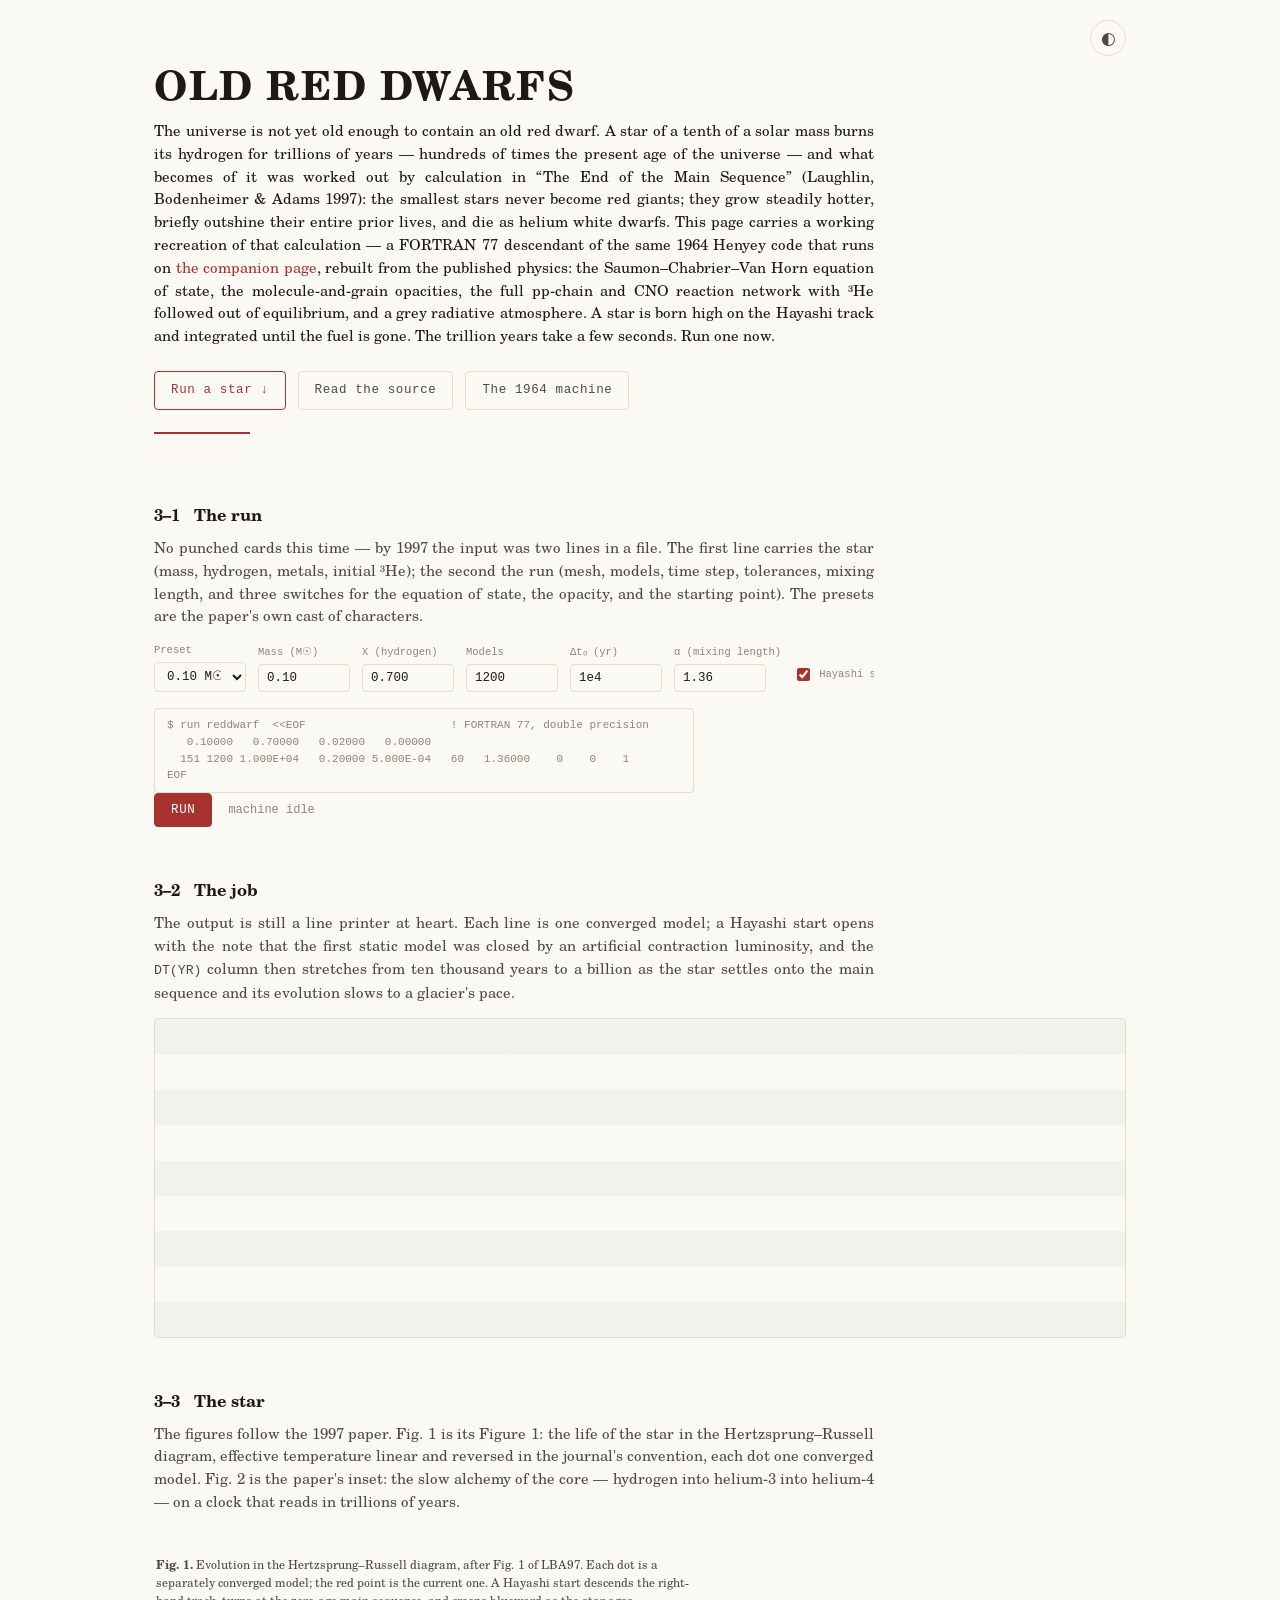
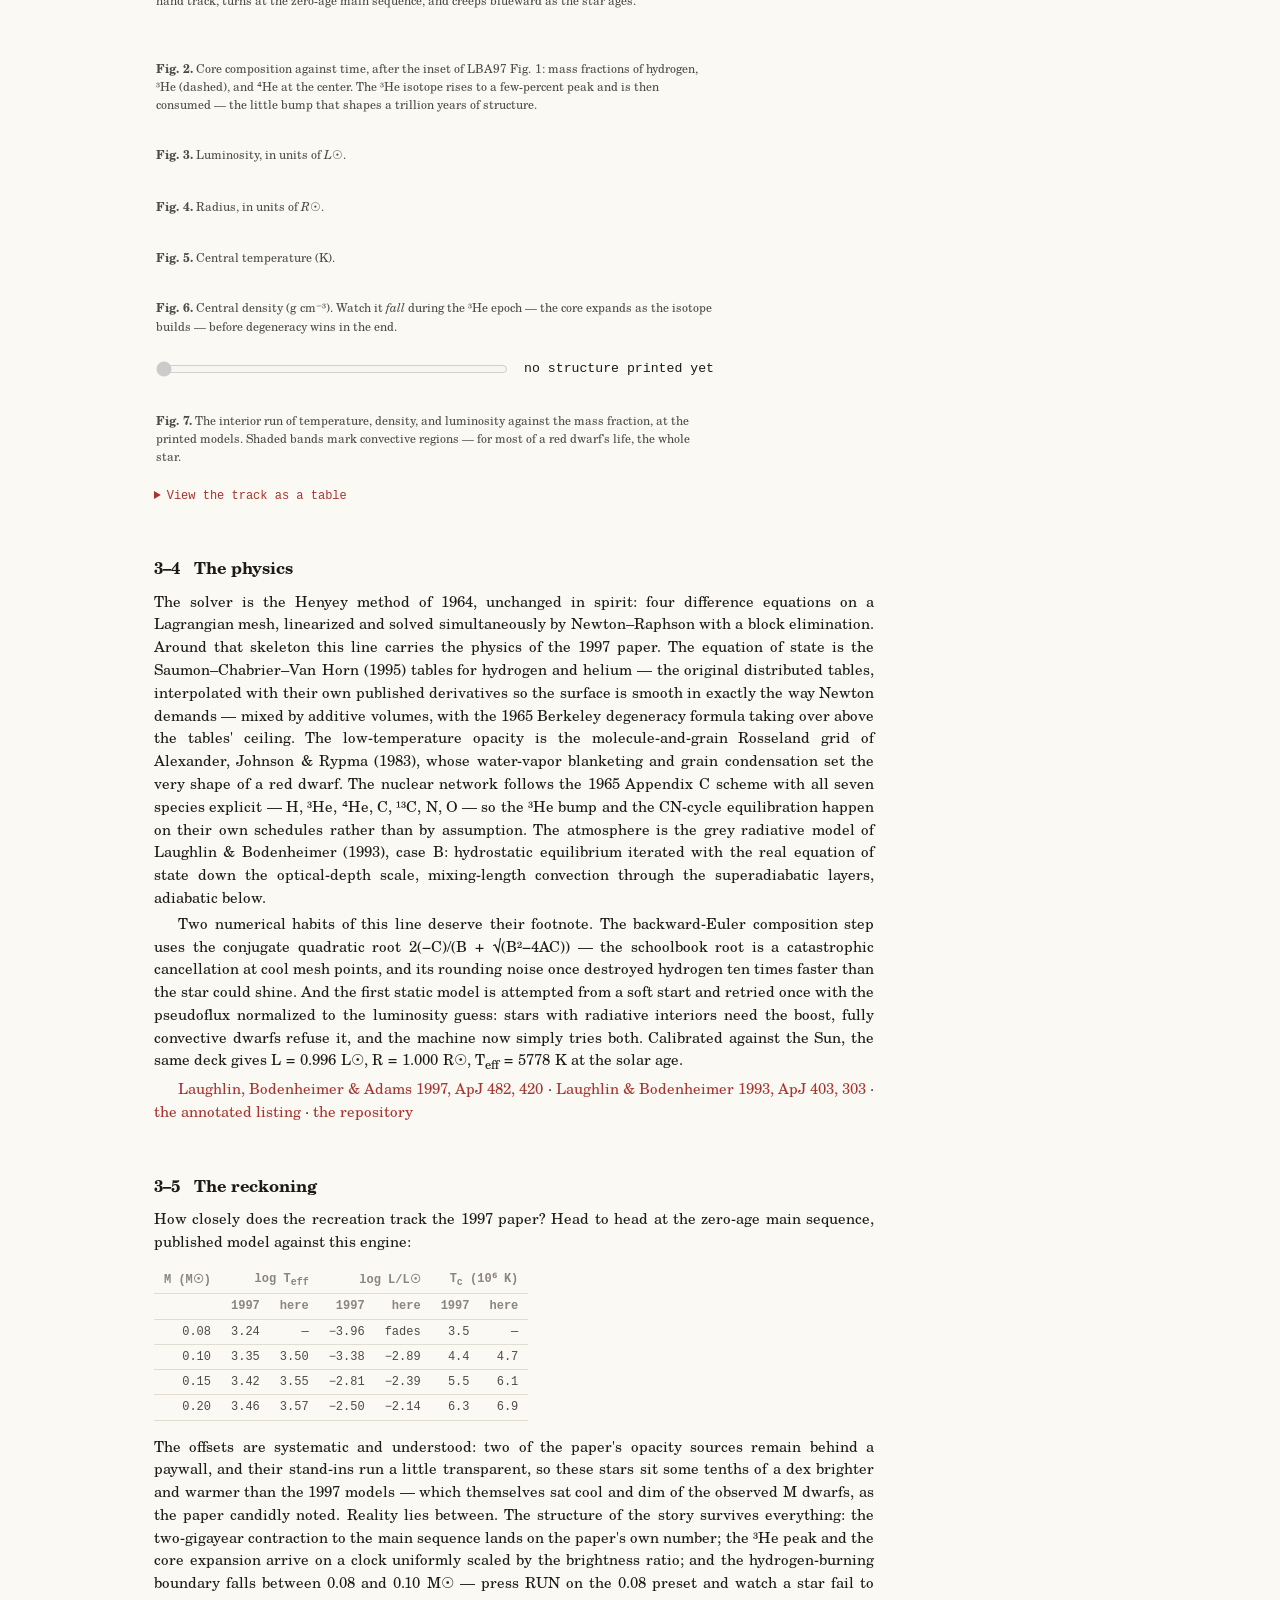
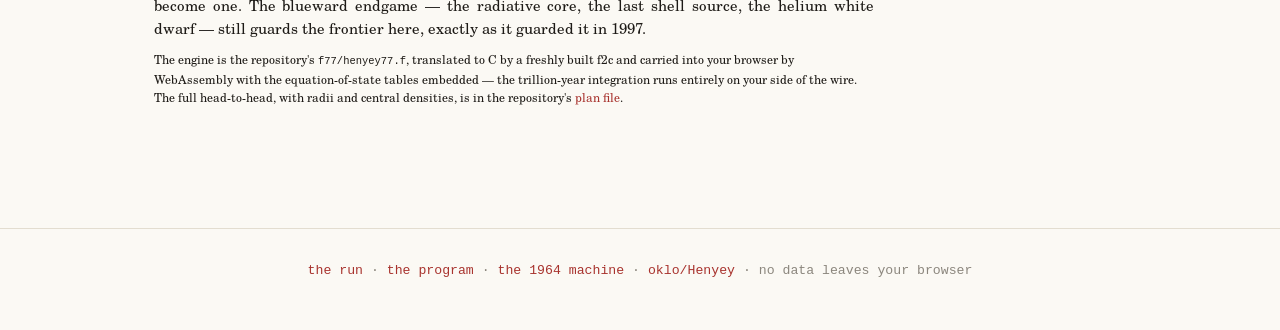
==== docs/reddwarfs.html @ 80923592 "OLD RED DWARFS: a live web app for the 1997 line A companion to the HENYEY page, in the same lecture" ====
<!DOCTYPE html>
<html lang="en">
<head>
<meta charset="utf-8">
<meta name="viewport" content="width=device-width, initial-scale=1">
<title>OLD RED DWARFS — the end of the main sequence, computed now</title>
<meta name="description" content="The Laughlin, Bodenheimer & Adams (1997) red-dwarf evolution code, recreated in FORTRAN 77 and running live in your browser: trillion-year stellar lifetimes in seconds.">
<link rel="preload" href="fonts/texgyreschola-regular.otf" as="font" type="font/otf" crossorigin>
<link rel="preload" href="fonts/texgyreschola-bold.otf" as="font" type="font/otf" crossorigin>
<link rel="stylesheet" href="site.css">
<link rel="icon" href="data:image/svg+xml,<svg xmlns='http://www.w3.org/2000/svg' viewBox='0 0 100 100'><text y='.9em' font-size='90'>✦</text></svg>">
<style>
.controls .checkline { flex-direction: row; align-items: center; gap: 6px; align-self: end; padding-bottom: 8px; }
.controls .checkline input { width: auto; accent-color: var(--red); }
</style>
</head>
<body>
<header class="hero">
  <button id="themeToggle" class="theme-toggle" aria-label="Toggle color scheme">◐</button>
  <h1>OLD RED DWARFS</h1>
  <p class="lede">
    The universe is not yet old enough to contain an old red dwarf. A star of
    a tenth of a solar mass burns its hydrogen for trillions of years — hundreds
    of times the present age of the universe — and what becomes of it was worked
    out by calculation in “The End of the Main Sequence” (Laughlin, Bodenheimer
    &amp; Adams 1997): the smallest stars never become red giants; they grow
    steadily hotter, briefly outshine their entire prior lives, and die as
    helium white dwarfs. This page carries a working recreation of that
    calculation — a FORTRAN&nbsp;77 descendant of the same 1964 Henyey code that
    runs on <a href="index.html">the companion page</a>, rebuilt from the
    published physics: the Saumon–Chabrier–Van&nbsp;Horn equation of state, the
    molecule-and-grain opacities, the full pp-chain and CNO reaction network
    with ³He followed out of equilibrium, and a grey radiative atmosphere.
    A star is born high on the Hayashi track and integrated until the fuel is
    gone. The trillion years take a few seconds. Run one now.
  </p>
  <p class="lede-actions"><a class="btn" href="#job">Run a star ↓</a>
     <a class="btn ghost" href="rdsource.html">Read the source</a>
     <a class="btn ghost" href="index.html">The 1964 machine</a></p>
</header>

<main>
<section id="job" class="section">
  <h2><span class="secno">3–1</span>The run</h2>
  <p>No punched cards this time — by 1997 the input was two lines in a file.
     The first line carries the star (mass, hydrogen, metals, initial ³He);
     the second the run (mesh, models, time step, tolerances, mixing length,
     and three switches for the equation of state, the opacity, and the
     starting point). The presets are the paper's own cast of characters.</p>
  <div class="controls">
    <label>Preset
      <select id="preset">
        <option value="flagship">0.10 M☉ — the flagship</option>
        <option value="browndwarf">0.08 M☉ — fails to ignite</option>
        <option value="m015">0.15 M☉</option>
        <option value="m020">0.20 M☉</option>
        <option value="m030">0.30 M☉ (main sequence)</option>
        <option value="sun">The Sun, for scale</option>
      </select>
    </label>
    <label>Mass (M☉) <input id="f_mass" type="number" step="0.01" min="0.06" max="2.0" value="0.10"></label>
    <label>X (hydrogen) <input id="f_x" type="number" step="0.001" min="0.4" max="0.85" value="0.700"></label>
    <label>Models <input id="f_models" type="number" step="50" min="1" max="3000" value="1200"></label>
    <label>Δt₀ (yr) <input id="f_dtyr" type="number" step="1e4" min="1e3" max="1e9" value="1e4"></label>
    <label>α (mixing length) <input id="f_alfa" type="number" step="0.1" min="0.1" max="3" value="1.36"></label>
    <label class="checkline"><input id="f_ihay" type="checkbox" checked> Hayashi start</label>
  </div>
  <pre id="deckListing" class="deck-listing" aria-label="Input lines as text"></pre>
  <p class="run-row">
    <button id="submitJob" class="btn primary">RUN</button>
    <span id="jobStatus" class="job-status">machine idle</span>
  </p>
</section>

<section class="section">
  <h2><span class="secno">3–2</span>The job</h2>
  <p>The output is still a line printer at heart. Each line is one converged
     model; a Hayashi start opens with the note that the first static model was
     closed by an artificial contraction luminosity, and the
     <span class="mono">DT(YR)</span> column then stretches from ten thousand
     years to a billion as the star settles onto the main sequence and its
     evolution slows to a glacier's pace.</p>
  <div id="printer" class="printer" aria-live="polite"><div class="printer-scroll" id="printerScroll"></div></div>
</section>

<section class="section">
  <h2><span class="secno">3–3</span>The star</h2>
  <p>The figures follow the 1997 paper. Fig.&nbsp;1 is its Figure&nbsp;1: the
     life of the star in the Hertzsprung–Russell diagram, effective temperature
     linear and reversed in the journal's convention, each dot one converged
     model. Fig.&nbsp;2 is the paper's inset: the slow alchemy of the core —
     hydrogen into helium-3 into helium-4 — on a clock that reads in trillions
     of years.</p>
  <div class="chartgrid">
    <figure class="chartcard wide" id="hrChart"><div class="chartbox" id="hrBox"></div><figcaption class="caption"><b>Fig.&nbsp;1.</b> Evolution in the Hertzsprung–Russell diagram, after Fig.&nbsp;1 of LBA97. Each dot is a separately converged model; the red point is the current one. A Hayashi start descends the right-hand track, turns at the zero-age main sequence, and creeps blueward as the star ages.</figcaption></figure>
    <figure class="chartcard wide" id="compChart"><div class="chartbox" id="compBox"></div><figcaption class="caption"><b>Fig.&nbsp;2.</b> Core composition against time, after the inset of LBA97 Fig.&nbsp;1: mass fractions of hydrogen, ³He (dashed), and ⁴He at the center. The ³He isotope rises to a few-percent peak and is then consumed — the little bump that shapes a trillion years of structure.</figcaption></figure>
    <figure class="chartcard" id="lumChart"><div class="chartbox" id="lumBox"></div><figcaption class="caption"><b>Fig.&nbsp;3.</b> Luminosity, in units of <i>L</i>☉.</figcaption></figure>
    <figure class="chartcard" id="radChart"><div class="chartbox" id="radBox"></div><figcaption class="caption"><b>Fig.&nbsp;4.</b> Radius, in units of <i>R</i>☉.</figcaption></figure>
    <figure class="chartcard" id="tcChart"><div class="chartbox" id="tcBox"></div><figcaption class="caption"><b>Fig.&nbsp;5.</b> Central temperature (K).</figcaption></figure>
    <figure class="chartcard" id="rhocChart"><div class="chartbox" id="rhocBox"></div><figcaption class="caption"><b>Fig.&nbsp;6.</b> Central density (g&nbsp;cm⁻³). Watch it <i>fall</i> during the ³He epoch — the core expands as the isotope builds — before degeneracy wins in the end.</figcaption></figure>
  </div>
  <figure class="chartcard wide" id="structCard">
    <p class="scrub-row"><input type="range" id="structScrub" min="0" max="0" value="0" step="1" disabled>
       <span id="structLabel" class="mono">no structure printed yet</span></p>
    <div class="chartgrid three">
      <div class="chartbox" id="stTBox"></div>
      <div class="chartbox" id="stRhoBox"></div>
      <div class="chartbox" id="stLBox"></div>
    </div>
    <figcaption class="caption"><b>Fig.&nbsp;7.</b> The interior run of temperature, density, and luminosity
      against the mass fraction, at the printed models. Shaded bands mark convective regions —
      for most of a red dwarf's life, the whole star.</figcaption>
  </figure>
  <details class="tableview"><summary>View the track as a table</summary><div id="trackTable"></div></details>
</section>

<section class="section prose">
  <h2><span class="secno">3–4</span>The physics</h2>
  <p>The solver is the Henyey method of 1964, unchanged in spirit: four
     difference equations on a Lagrangian mesh, linearized and solved
     simultaneously by Newton–Raphson with a block elimination. Around that
     skeleton this line carries the physics of the 1997 paper. The equation of
     state is the Saumon–Chabrier–Van&nbsp;Horn (1995) tables for hydrogen and
     helium — the original distributed tables, interpolated with their own
     published derivatives so the surface is smooth in exactly the way Newton
     demands — mixed by additive volumes, with the 1965 Berkeley degeneracy
     formula taking over above the tables' ceiling. The low-temperature opacity
     is the molecule-and-grain Rosseland grid of Alexander, Johnson &amp; Rypma
     (1983), whose water-vapor blanketing and grain condensation set the very
     shape of a red dwarf. The nuclear network follows the 1965 Appendix&nbsp;C
     scheme with all seven species explicit — H, ³He, ⁴He, C, ¹³C, N, O — so the
     ³He bump and the CN-cycle equilibration happen on their own schedules
     rather than by assumption. The atmosphere is the grey radiative model of
     Laughlin &amp; Bodenheimer (1993), case&nbsp;B: hydrostatic equilibrium
     iterated with the real equation of state down the optical-depth scale,
     mixing-length convection through the superadiabatic layers, adiabatic
     below.</p>
  <p>Two numerical habits of this line deserve their footnote. The
     backward-Euler composition step uses the conjugate quadratic root
     2(−C)/(B&nbsp;+&nbsp;√(B²−4AC)) — the schoolbook root is a catastrophic
     cancellation at cool mesh points, and its rounding noise once destroyed
     hydrogen ten times faster than the star could shine. And the first static
     model is attempted from a soft start and retried once with the pseudoflux
     normalized to the luminosity guess: stars with radiative interiors need
     the boost, fully convective dwarfs refuse it, and the machine now simply
     tries both. Calibrated against the Sun, the same deck gives
     L&nbsp;=&nbsp;0.996&nbsp;L☉, R&nbsp;=&nbsp;1.000&nbsp;R☉,
     T<sub>eff</sub>&nbsp;=&nbsp;5778&nbsp;K at the solar age.</p>
  <p><a href="https://articles.adsabs.harvard.edu/pdf/1997ApJ...482..420L">Laughlin, Bodenheimer &amp; Adams 1997, ApJ 482, 420</a> ·
     <a href="https://articles.adsabs.harvard.edu/pdf/1993ApJ...403..303L">Laughlin &amp; Bodenheimer 1993, ApJ 403, 303</a> ·
     <a href="rdsource.html">the annotated listing</a> ·
     <a href="https://github.com/oklo/Henyey">the repository</a></p>
</section>

<section class="section prose">
  <h2><span class="secno">3–5</span>The reckoning</h2>
  <p>How closely does the recreation track the 1997 paper? Head to head at the
     zero-age main sequence, published model against this engine:</p>
  <div class="tableview" style="margin-top:4px"><div>
  <table>
    <tr><th>M (M☉)</th><th colspan="2">log T<sub>eff</sub></th><th colspan="2">log L/L☉</th><th colspan="2">T<sub>c</sub> (10⁶ K)</th></tr>
    <tr><th></th><th>1997</th><th>here</th><th>1997</th><th>here</th><th>1997</th><th>here</th></tr>
    <tr><td>0.08</td><td>3.24</td><td>—</td><td>−3.96</td><td>fades</td><td>3.5</td><td>—</td></tr>
    <tr><td>0.10</td><td>3.35</td><td>3.50</td><td>−3.38</td><td>−2.89</td><td>4.4</td><td>4.7</td></tr>
    <tr><td>0.15</td><td>3.42</td><td>3.55</td><td>−2.81</td><td>−2.39</td><td>5.5</td><td>6.1</td></tr>
    <tr><td>0.20</td><td>3.46</td><td>3.57</td><td>−2.50</td><td>−2.14</td><td>6.3</td><td>6.9</td></tr>
  </table>
  </div></div>
  <p style="margin-top:14px">The offsets are systematic and understood: two of the paper's opacity
     sources remain behind a paywall, and their stand-ins run a little
     transparent, so these stars sit some tenths of a dex brighter and warmer
     than the 1997 models — which themselves sat cool and dim of the observed
     M&nbsp;dwarfs, as the paper candidly noted. Reality lies between. The
     structure of the story survives everything: the two-gigayear contraction
     to the main sequence lands on the paper's own number; the ³He peak and
     the core expansion arrive on a clock uniformly scaled by the brightness
     ratio; and the hydrogen-burning boundary falls between 0.08 and
     0.10&nbsp;M☉ — press RUN on the 0.08 preset and watch a star fail to
     become one. The blueward endgame — the radiative core, the last shell
     source, the helium white dwarf — still guards the frontier here, exactly
     as it guarded it in 1997.</p>
  <p class="fineprint">The engine is the repository's <span class="mono">f77/henyey77.f</span>,
     translated to C by a freshly built f2c and carried into your browser by
     WebAssembly with the equation-of-state tables embedded — the trillion-year
     integration runs entirely on your side of the wire. The full head-to-head,
     with radii and central densities, is in the repository's
     <a href="https://github.com/oklo/Henyey/blob/main/f77/PLAN.md">plan file</a>.</p>
</section>
</main>

<footer>
  <p class="mono"><a href="reddwarfs.html">the run</a> · <a href="rdsource.html">the program</a> · <a href="index.html">the 1964 machine</a> · <a href="https://github.com/oklo/Henyey">oklo/Henyey</a> · no data leaves your browser</p>
</footer>

<div id="tooltip" class="tooltip" hidden></div>
<script src="rd.js"></script>
</body>
</html>
---- docs/site.css ----
/* HENYEY site — typography after the 1964 physics-textbook tradition
   (Century Schoolbook, via the free TeX Gyre Schola), figures as
   black-ink line art with red accents; machine text stays monospace. */

@font-face { font-family: "Schola"; src: url("fonts/texgyreschola-regular.otf") format("opentype"); font-weight: 400; font-style: normal; font-display: swap; }
@font-face { font-family: "Schola"; src: url("fonts/texgyreschola-italic.otf") format("opentype"); font-weight: 400; font-style: italic; font-display: swap; }
@font-face { font-family: "Schola"; src: url("fonts/texgyreschola-bold.otf") format("opentype"); font-weight: 700; font-style: normal; font-display: swap; }
@font-face { font-family: "Schola"; src: url("fonts/texgyreschola-bolditalic.otf") format("opentype"); font-weight: 700; font-style: italic; font-display: swap; }

:root {
  color-scheme: light;
  --paper: #fbf9f4;         /* book stock */
  --surface: #fbf9f4;       /* no white panels - everything on the stock */
  --card: #f0e5c9;          /* 5081 manila */
  --cardink: #7d97b8;       /* 5081 light-blue printing */
  --ink: #1d1a16;           /* text and figure ink */
  --ink-2: #4d4a45;
  --ink-3: #8b867d;
  --rule: #e3ddd0;
  --red: #a8332e;           /* the red of the covers, used sparingly */
  --band: rgba(160, 140, 96, 0.16);   /* convective shading */
  --greenbar: rgba(70, 110, 90, 0.05);
  --measure: 720px;          /* shared right edge: paragraphs, controls, printer */
  --mono: ui-monospace, "SF Mono", Menlo, Consolas, monospace;
  --serif: "Schola", Georgia, "Times New Roman", serif;
}
:root[data-theme="dark"] {
  color-scheme: dark;
  --paper: #191713; --surface: #191713; --card: #2c2820; --cardink: #6d84a3;
  --ink: #eae5da; --ink-2: #b5afa3; --ink-3: #7e786d; --rule: #322e26;
  --red: #d0605c; --band: rgba(190, 170, 120, 0.14);
  --greenbar: rgba(120, 160, 140, 0.05);
}
@media (prefers-color-scheme: dark) {
  :root:not([data-theme="light"]) {
    color-scheme: dark;
    --paper: #191713; --surface: #191713; --card: #2c2820; --cardink: #6d84a3;
    --ink: #eae5da; --ink-2: #b5afa3; --ink-3: #7e786d; --rule: #322e26;
    --red: #d0605c; --band: rgba(190, 170, 120, 0.14);
    --greenbar: rgba(120, 160, 140, 0.05);
  }
}
* { box-sizing: border-box; }
html { scroll-behavior: smooth; }
body {
  margin: 0; background: var(--paper); color: var(--ink);
  font-family: var(--serif); line-height: 1.52; font-size: 15px;
}
a { color: var(--red); text-decoration: none; }
a:hover { text-decoration: underline; }
.mono { font-family: var(--mono); font-size: 0.88em; }

/* ---- title page ---- */
.hero { max-width: 1020px; margin: 0 auto; padding: 64px 24px 18px; position: relative; }
.theme-toggle {
  position: absolute; top: 20px; right: 24px; background: none; border: 1px solid var(--rule);
  color: var(--ink-2); border-radius: 50%; width: 36px; height: 36px; font-size: 17px; cursor: pointer;
}
.overline { font-family: var(--mono); font-size: 10.5px; letter-spacing: 0.14em; color: var(--ink-3); margin: 0 0 10px; }
h1 { font-family: var(--serif); font-weight: 700; font-size: clamp(26px, 4vw, 40px);
     letter-spacing: 0.04em; margin: 0; line-height: 1; }
.tagline { font-size: clamp(14.5px, 1.9vw, 16px); color: var(--ink-2); margin: 12px 0 2px; }
.volume { font-style: italic; color: var(--ink-2); margin: 0 0 18px; font-size: 13.5px; }
.hero::after { content: ""; display: block; height: 2px; background: var(--red); width: 96px; margin-top: 22px; }
.lede { max-width: var(--measure); text-align: justify; hyphens: auto; }
.lede-actions { margin-top: 24px; display: flex; gap: 12px; flex-wrap: wrap; }
.btn {
  display: inline-block; font-family: var(--mono); font-size: 12.5px; letter-spacing: 0.05em;
  padding: 9px 16px; border: 1px solid var(--red); border-radius: 4px; color: var(--red); cursor: pointer;
  background: none;
}
.btn.primary { background: var(--red); color: #fff; }
.btn.ghost { border-color: var(--rule); color: var(--ink-2); }
.btn:hover { text-decoration: none; filter: brightness(1.06); }

/* ---- chapters ---- */
main { max-width: 1020px; margin: 0 auto; padding: 0 24px 72px; }
.section { margin: 50px 0; }
.section h2 { font-size: 16.5px; margin-bottom: 9px; font-weight: 700; }
.secno { color: var(--ink); margin-right: 14px; }
.section > p, .prose p { max-width: var(--measure); text-align: justify; hyphens: auto; margin: 0 0 0.2em; }
.prose p + p { text-indent: 1.6em; margin-top: 0.2em; }
.section > p { color: var(--ink-2); }
.prose p { color: var(--ink); }
.fineprint { font-size: 11.9px; color: var(--ink-3); text-align: left !important; text-indent: 0 !important; margin-top: 0.9em !important; }

/* ---- deck ---- */
.controls { display: flex; flex-wrap: nowrap; gap: 10px 12px; margin: 16px 0 12px; align-items: end; overflow-x: auto; padding-bottom: 4px; max-width: var(--measure); justify-content: space-between; }
.controls label { display: flex; flex-direction: column; font-size: 10.5px; color: var(--ink-3); gap: 3px; font-family: var(--mono); white-space: nowrap; flex: none; }
.controls input, .controls select {
  font-family: var(--mono); font-size: 12.5px; padding: 6px 8px; width: 92px;
  border: 1px solid var(--rule); border-radius: 4px; background: var(--surface); color: var(--ink);
}
#cards { display: grid; gap: 10px; margin: 14px 0; }
.punchcard { width: 100%; max-width: 540px; height: auto; display: block; filter: drop-shadow(0 2px 3px rgba(0,0,0,0.22)); }
.deck-listing {
  max-width: 540px;
  font-family: var(--mono); font-size: 11px; color: var(--ink-3); background: var(--surface);
  border: 1px solid var(--rule); border-radius: 4px; padding: 8px 12px; overflow-x: auto; margin: 4px 0 0;
}
.run-row { display: flex; align-items: center; gap: 16px; margin-top: 16px; }
.job-status { font-family: var(--mono); font-size: 12px; color: var(--ink-3); }

/* ---- printer ---- */
.printer {
  background: var(--surface); border: 1px solid var(--rule); border-radius: 4px;
  height: 320px; overflow: hidden; position: relative; margin-top: 14px;
}
.printer-scroll {
  position: absolute; inset: 0; overflow: auto; padding: 10px 14px;
  font-family: var(--mono); font-size: 11.2px; line-height: 1.5; white-space: pre; color: var(--ink-2);
  background-image: repeating-linear-gradient(to bottom, var(--greenbar) 0 35.4px, transparent 35.4px 70.8px);
}
.printer-scroll .hl { color: var(--ink); font-weight: 600; }

/* ---- figures ---- */
.chartgrid { display: grid; grid-template-columns: 1fr; gap: 20px; margin-top: 18px; }
.chartgrid.three { grid-template-columns: 1fr; gap: 4px; }
.chartcard { background: none; border: none; padding: 0 0 4px; margin: 0; max-width: 560px; }
.chartcard.wide { margin-top: 18px; }
.caption { font-size: 11.9px; color: var(--ink-2); margin: 6px 2px 2px; text-align: left; }
.caption b { font-weight: 700; }
.chartbox { width: 100%; }
.chartbox svg { display: block; width: 100%; height: auto; }
.scrub-row { display: flex; gap: 14px; align-items: center; margin: 4px 0 8px; }
.scrub-row input[type=range] { flex: 1; accent-color: var(--red); }
.tableview { margin-top: 16px; font-size: 13px; }
.tableview summary { cursor: pointer; color: var(--red); font-family: var(--mono); font-size: 12px; }
.tableview > div, #trackTable { overflow-x: auto; }
.tableview table { border-collapse: collapse; margin-top: 10px; font-family: var(--mono); font-size: 12px; }
.tableview th, .tableview td { padding: 3px 10px; border-bottom: 1px solid var(--rule); text-align: right; color: var(--ink-2); }
.tableview th { color: var(--ink-3); font-weight: 600; }

.tooltip {
  position: fixed; pointer-events: none; z-index: 10; background: var(--ink); color: var(--paper);
  font-family: var(--mono); font-size: 11.5px; padding: 6px 9px; border-radius: 4px; line-height: 1.45;
  max-width: 260px; box-shadow: 0 2px 8px rgba(0,0,0,0.25);
}
footer { border-top: 1px solid var(--rule); padding: 18px 24px 36px; text-align: center; }
footer p { color: var(--ink-3); font-size: 11.5px; font-family: var(--mono); }
@media (max-width: 700px) {
  .controls input { width: 84px; }
  .printer { height: 260px; }
  .printer-scroll { font-size: 9.6px; }
  .flowfig { overflow-x: auto; }
  .flowfig svg { min-width: 620px; }
}

/* ---- the program, annotated (source.html) ---- */
.src-layout { display: grid; grid-template-columns: minmax(0, 1fr) 300px; gap: 26px; align-items: start; }
.codepane {
  font-family: var(--mono); font-size: 11.3px; line-height: 1.62;
  background: var(--surface); border: 1px solid var(--rule); border-radius: 4px;
  padding: 8px 0 14px; overflow-x: auto; position: relative;
}
.codeline { display: flex; white-space: pre; scroll-margin-top: 80px; }
.codeline .ln { width: 50px; text-align: right; padding-right: 12px; color: var(--ink-3);
  user-select: none; flex: none; font-size: 9.5px; line-height: inherit; padding-top: 1px; }
.codeline .txt { flex: 1; min-width: 0; }
.codeline.cmt .txt { color: var(--ink-3); }
.codeline .lblf { color: var(--red); }
.codeline .kw { font-weight: 700; }
.codeline.noted .ln { color: var(--red); }
.codeline.hl { background: rgba(168, 51, 46, 0.10); }
.notespane { position: relative; font-family: var(--serif); }
.mnote { position: absolute; width: 100%; font-size: 12.2px; line-height: 1.42; color: var(--ink-2);
  padding-left: 12px; border-left: 2px solid var(--rule); cursor: pointer; }
.mnote b { color: var(--ink); }
.mnote:hover, .mnote.hl { border-left-color: var(--red); }
.mnote .eq { font-style: italic; }
.flowcard { max-width: var(--measure); }
.flowfig { background: none; border: none; padding: 8px 0 2px; }
.flowfig svg { display: block; width: 100%; height: auto; }
.flowfig text { font-family: var(--mono); font-size: 10.5px; fill: var(--ink); }
.flowfig .box { fill: none; stroke: var(--ink); stroke-width: 1.4; }
.flowfig .dec { fill: none; stroke: var(--ink); stroke-width: 1.4; }
.flowfig .arr { stroke: var(--ink); stroke-width: 1.2; fill: none; marker-end: url(#ah); }
.flowfig .yn { font-size: 9.5px; fill: var(--ink-2); }
.flowfig a .box:hover, .flowfig a .dec:hover { stroke: var(--red); stroke-width: 2; }
.flowfig a { cursor: pointer; }
.pagenav { font-family: var(--mono); font-size: 11.5px; margin-top: 8px; }
.pagenav a { margin-right: 14px; }
@media (max-width: 960px) {
  .src-layout { grid-template-columns: 1fr; }
  .notespane { display: none; }
  .mnote.inline { position: static; display: block; margin: 6px 8px 6px 50px;
    font-family: var(--serif); white-space: normal; }
}
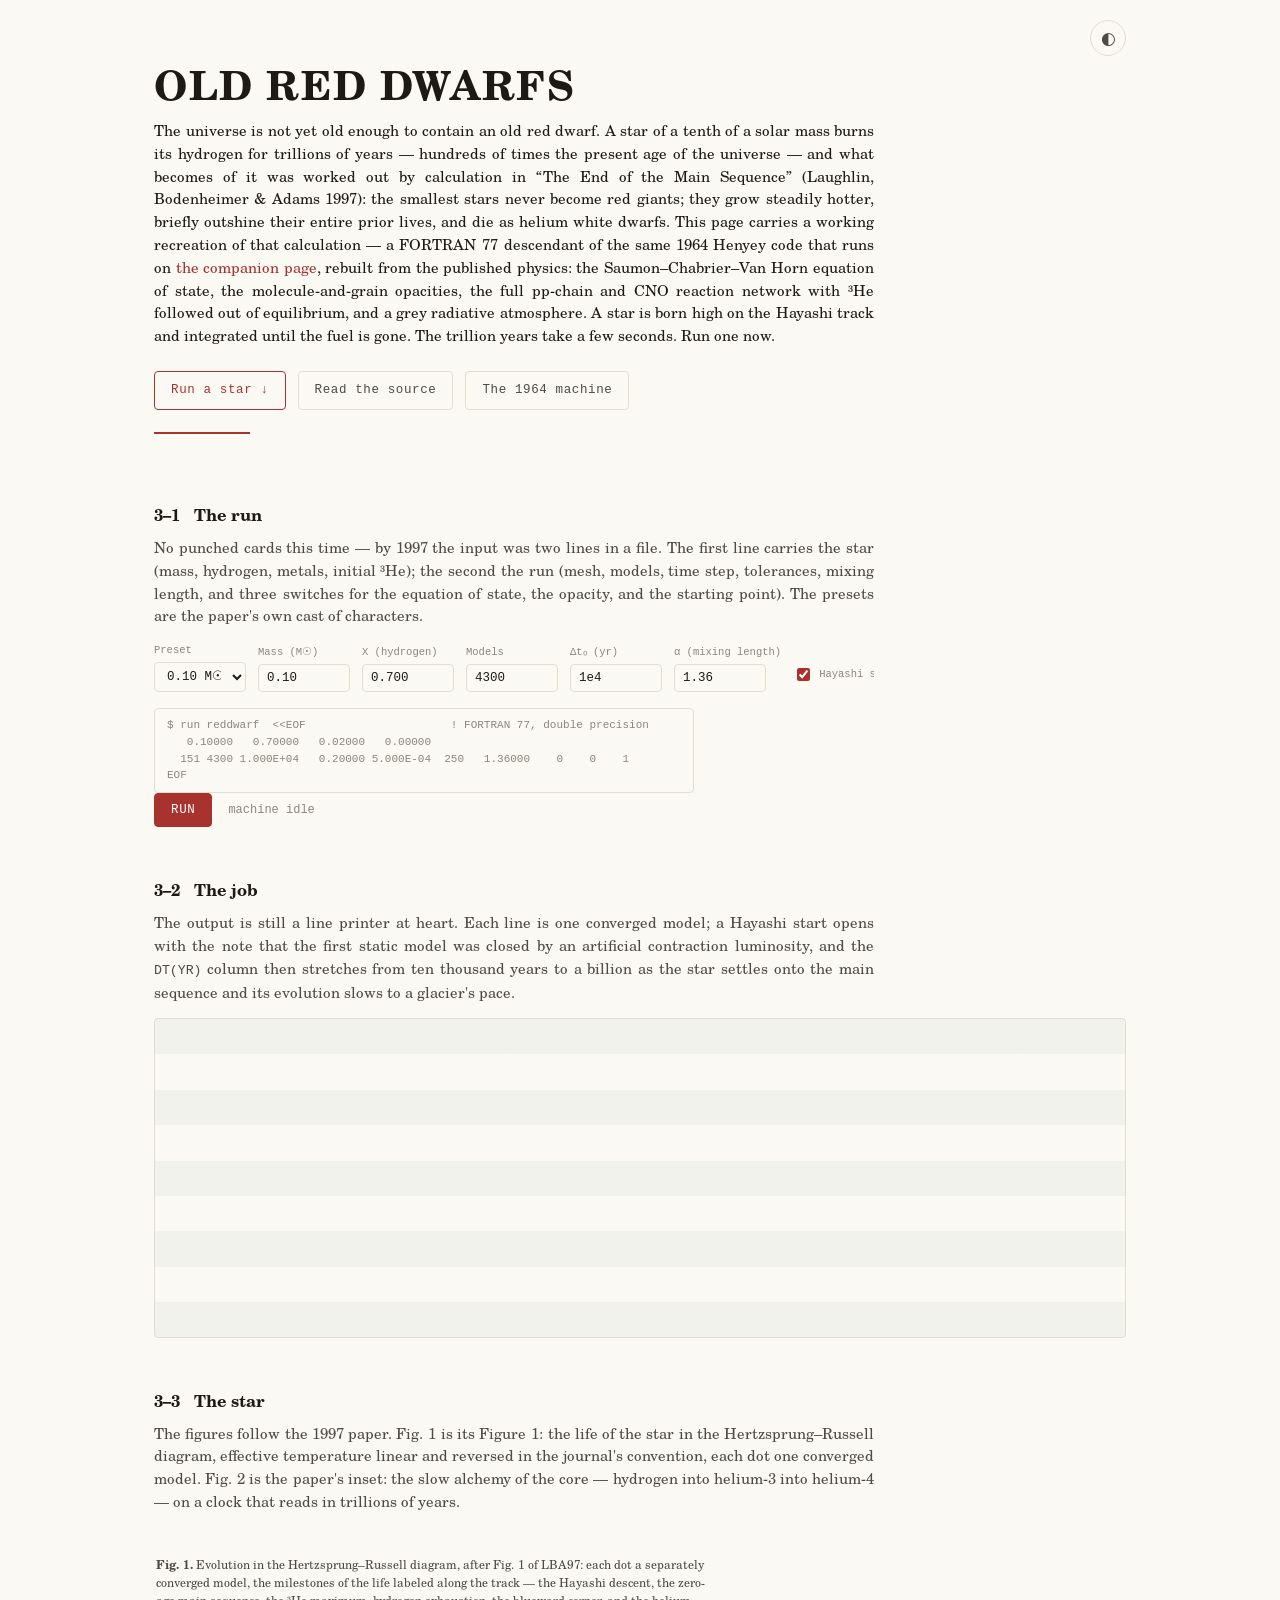
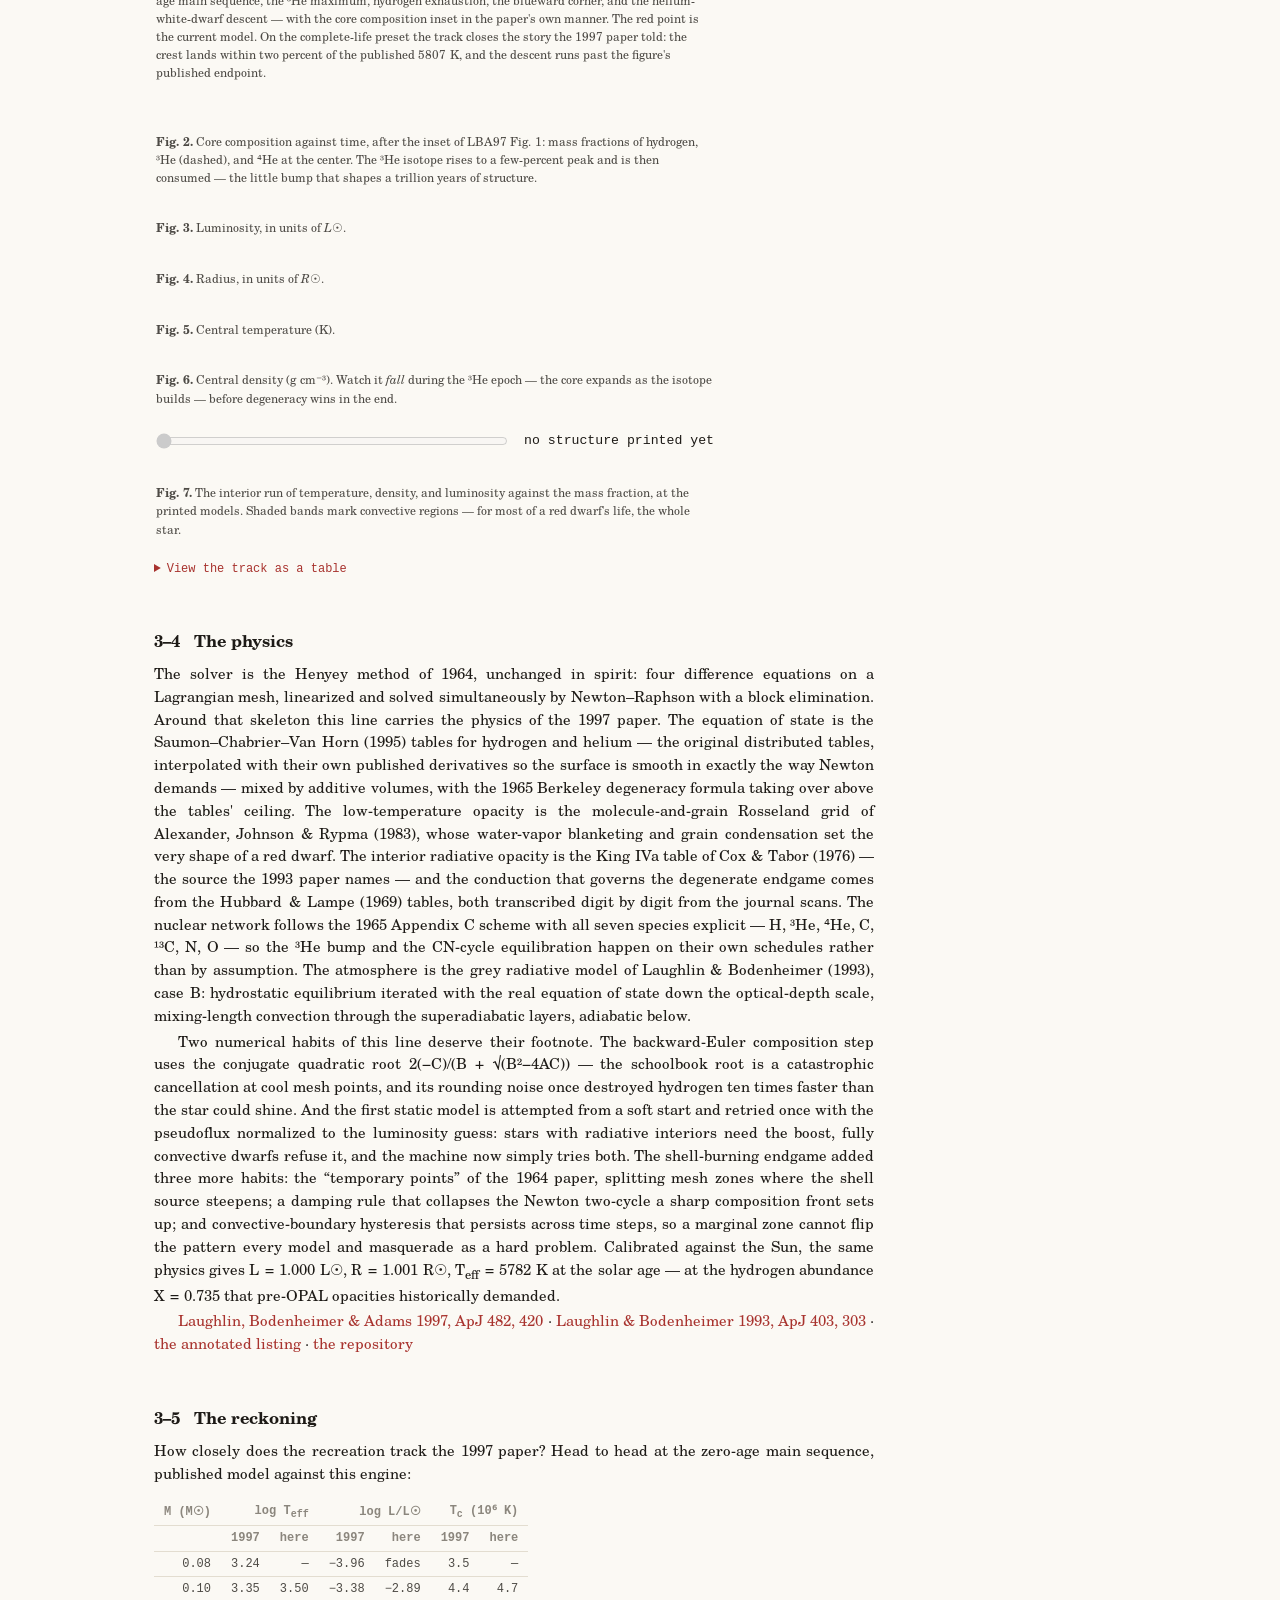
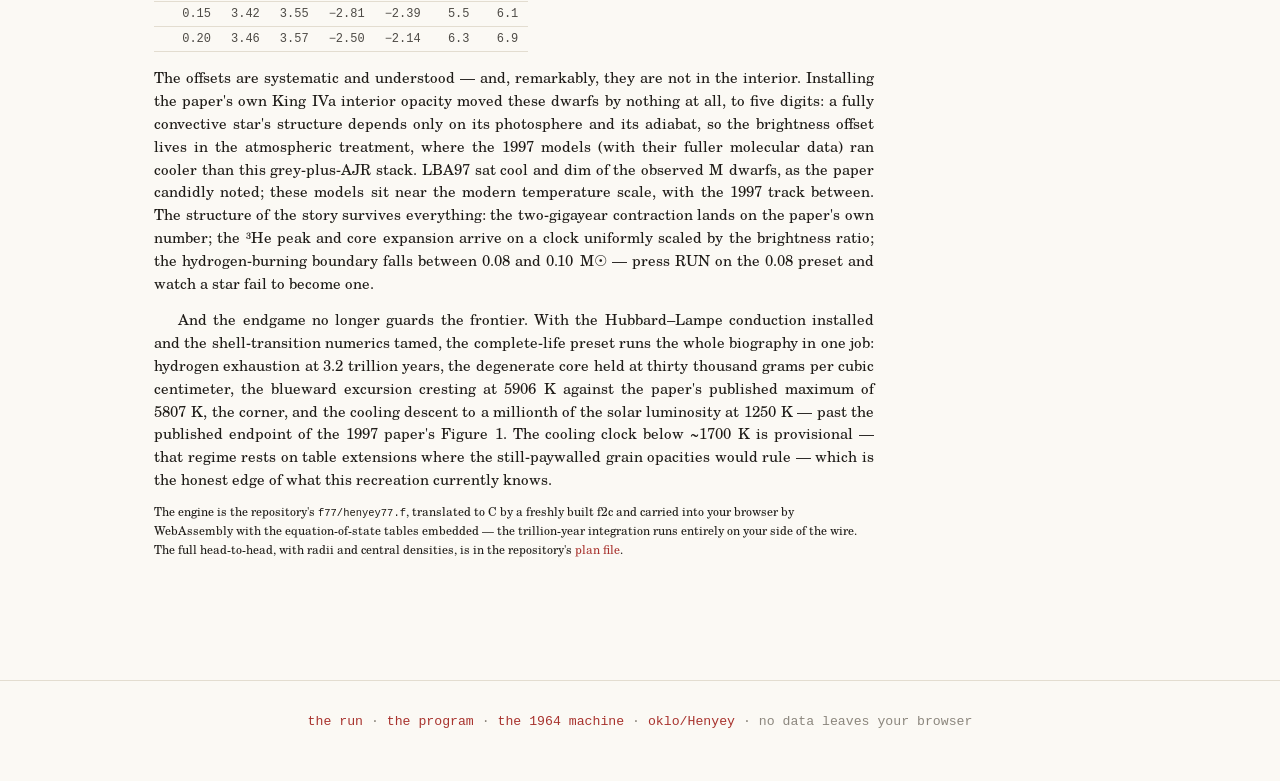
==== commit a11d8f46: "OLD RED DWARFS: the complete-life preset, HR milestones, and the polished solar fit The web app catc" ====
--- a/docs/reddwarfs.html
+++ b/docs/reddwarfs.html
@@ -50,7 +50,8 @@
   <div class="controls">
     <label>Preset
       <select id="preset">
-        <option value="flagship">0.10 M☉ — the flagship</option>
+        <option value="complete">0.10 M☉ — the complete life</option>
+        <option value="flagship">0.10 M☉ — to the ³He peak</option>
         <option value="browndwarf">0.08 M☉ — fails to ignite</option>
         <option value="m015">0.15 M☉</option>
         <option value="m020">0.20 M☉</option>
@@ -60,7 +61,7 @@
     </label>
     <label>Mass (M☉) <input id="f_mass" type="number" step="0.01" min="0.06" max="2.0" value="0.10"></label>
     <label>X (hydrogen) <input id="f_x" type="number" step="0.001" min="0.4" max="0.85" value="0.700"></label>
-    <label>Models <input id="f_models" type="number" step="50" min="1" max="3000" value="1200"></label>
+    <label>Models <input id="f_models" type="number" step="50" min="1" max="6000" value="4300"></label>
     <label>Δt₀ (yr) <input id="f_dtyr" type="number" step="1e4" min="1e3" max="1e9" value="1e4"></label>
     <label>α (mixing length) <input id="f_alfa" type="number" step="0.1" min="0.1" max="3" value="1.36"></label>
     <label class="checkline"><input id="f_ihay" type="checkbox" checked> Hayashi start</label>
@@ -92,7 +93,7 @@
      hydrogen into helium-3 into helium-4 — on a clock that reads in trillions
      of years.</p>
   <div class="chartgrid">
-    <figure class="chartcard wide" id="hrChart"><div class="chartbox" id="hrBox"></div><figcaption class="caption"><b>Fig.&nbsp;1.</b> Evolution in the Hertzsprung–Russell diagram, after Fig.&nbsp;1 of LBA97. Each dot is a separately converged model; the red point is the current one. A Hayashi start descends the right-hand track, turns at the zero-age main sequence, and creeps blueward as the star ages.</figcaption></figure>
+    <figure class="chartcard wide" id="hrChart"><div class="chartbox" id="hrBox"></div><figcaption class="caption"><b>Fig.&nbsp;1.</b> Evolution in the Hertzsprung–Russell diagram, after Fig.&nbsp;1 of LBA97: each dot a separately converged model, the milestones of the life labeled along the track — the Hayashi descent, the zero-age main sequence, the ³He maximum, hydrogen exhaustion, the blueward corner, and the helium-white-dwarf descent — with the core composition inset in the paper's own manner. The red point is the current model. On the complete-life preset the track closes the story the 1997 paper told: the crest lands within two percent of the published 5807&nbsp;K, and the descent runs past the figure's published endpoint.</figcaption></figure>
     <figure class="chartcard wide" id="compChart"><div class="chartbox" id="compBox"></div><figcaption class="caption"><b>Fig.&nbsp;2.</b> Core composition against time, after the inset of LBA97 Fig.&nbsp;1: mass fractions of hydrogen, ³He (dashed), and ⁴He at the center. The ³He isotope rises to a few-percent peak and is then consumed — the little bump that shapes a trillion years of structure.</figcaption></figure>
     <figure class="chartcard" id="lumChart"><div class="chartbox" id="lumBox"></div><figcaption class="caption"><b>Fig.&nbsp;3.</b> Luminosity, in units of <i>L</i>☉.</figcaption></figure>
     <figure class="chartcard" id="radChart"><div class="chartbox" id="radBox"></div><figcaption class="caption"><b>Fig.&nbsp;4.</b> Radius, in units of <i>R</i>☉.</figcaption></figure>
@@ -127,7 +128,11 @@
      formula taking over above the tables' ceiling. The low-temperature opacity
      is the molecule-and-grain Rosseland grid of Alexander, Johnson &amp; Rypma
      (1983), whose water-vapor blanketing and grain condensation set the very
-     shape of a red dwarf. The nuclear network follows the 1965 Appendix&nbsp;C
+     shape of a red dwarf. The interior radiative opacity is the King&nbsp;IVa
+     table of Cox&nbsp;&amp;&nbsp;Tabor (1976) — the source the 1993 paper names —
+     and the conduction that governs the degenerate endgame comes from the
+     Hubbard&nbsp;&amp;&nbsp;Lampe (1969) tables, both transcribed digit by digit
+     from the journal scans. The nuclear network follows the 1965 Appendix&nbsp;C
      scheme with all seven species explicit — H, ³He, ⁴He, C, ¹³C, N, O — so the
      ³He bump and the CN-cycle equilibration happen on their own schedules
      rather than by assumption. The atmosphere is the grey radiative model of
@@ -143,9 +148,17 @@
      model is attempted from a soft start and retried once with the pseudoflux
      normalized to the luminosity guess: stars with radiative interiors need
      the boost, fully convective dwarfs refuse it, and the machine now simply
-     tries both. Calibrated against the Sun, the same deck gives
-     L&nbsp;=&nbsp;0.996&nbsp;L☉, R&nbsp;=&nbsp;1.000&nbsp;R☉,
-     T<sub>eff</sub>&nbsp;=&nbsp;5778&nbsp;K at the solar age.</p>
+     tries both. The shell-burning endgame added three more habits: the
+     “temporary points” of the 1964 paper, splitting mesh zones where the
+     shell source steepens; a damping rule that collapses the Newton
+     two-cycle a sharp composition front sets up; and convective-boundary
+     hysteresis that persists across time steps, so a marginal zone cannot
+     flip the pattern every model and masquerade as a hard problem.
+     Calibrated against the Sun, the same physics gives
+     L&nbsp;=&nbsp;1.000&nbsp;L☉, R&nbsp;=&nbsp;1.001&nbsp;R☉,
+     T<sub>eff</sub>&nbsp;=&nbsp;5782&nbsp;K at the solar age — at the
+     hydrogen abundance X&nbsp;=&nbsp;0.735 that pre-OPAL opacities
+     historically demanded.</p>
   <p><a href="https://articles.adsabs.harvard.edu/pdf/1997ApJ...482..420L">Laughlin, Bodenheimer &amp; Adams 1997, ApJ 482, 420</a> ·
      <a href="https://articles.adsabs.harvard.edu/pdf/1993ApJ...403..303L">Laughlin &amp; Bodenheimer 1993, ApJ 403, 303</a> ·
      <a href="rdsource.html">the annotated listing</a> ·
@@ -166,19 +179,32 @@
     <tr><td>0.20</td><td>3.46</td><td>3.57</td><td>−2.50</td><td>−2.14</td><td>6.3</td><td>6.9</td></tr>
   </table>
   </div></div>
-  <p style="margin-top:14px">The offsets are systematic and understood: two of the paper's opacity
-     sources remain behind a paywall, and their stand-ins run a little
-     transparent, so these stars sit some tenths of a dex brighter and warmer
-     than the 1997 models — which themselves sat cool and dim of the observed
-     M&nbsp;dwarfs, as the paper candidly noted. Reality lies between. The
-     structure of the story survives everything: the two-gigayear contraction
-     to the main sequence lands on the paper's own number; the ³He peak and
-     the core expansion arrive on a clock uniformly scaled by the brightness
-     ratio; and the hydrogen-burning boundary falls between 0.08 and
-     0.10&nbsp;M☉ — press RUN on the 0.08 preset and watch a star fail to
-     become one. The blueward endgame — the radiative core, the last shell
-     source, the helium white dwarf — still guards the frontier here, exactly
-     as it guarded it in 1997.</p>
+  <p style="margin-top:14px">The offsets are systematic and understood — and, remarkably, they are
+     not in the interior. Installing the paper's own King&nbsp;IVa interior
+     opacity moved these dwarfs by nothing at all, to five digits: a fully
+     convective star's structure depends only on its photosphere and its
+     adiabat, so the brightness offset lives in the atmospheric treatment,
+     where the 1997 models (with their fuller molecular data) ran cooler
+     than this grey-plus-AJR stack. LBA97 sat cool and dim of the observed
+     M&nbsp;dwarfs, as the paper candidly noted; these models sit near the
+     modern temperature scale, with the 1997 track between. The structure of
+     the story survives everything: the two-gigayear contraction lands on
+     the paper's own number; the ³He peak and core expansion arrive on a
+     clock uniformly scaled by the brightness ratio; the hydrogen-burning
+     boundary falls between 0.08 and 0.10&nbsp;M☉ — press RUN on the 0.08
+     preset and watch a star fail to become one.</p>
+  <p style="margin-top:14px">And the endgame no longer guards the frontier. With the
+     Hubbard–Lampe conduction installed and the shell-transition numerics
+     tamed, the complete-life preset runs the whole biography in one job:
+     hydrogen exhaustion at 3.2 trillion years, the degenerate core held at
+     thirty thousand grams per cubic centimeter, the blueward excursion
+     cresting at 5906&nbsp;K against the paper's published maximum of
+     5807&nbsp;K, the corner, and the cooling descent to a millionth of the
+     solar luminosity at 1250&nbsp;K — past the published endpoint of the
+     1997 paper's Figure&nbsp;1. The cooling clock below ~1700&nbsp;K is
+     provisional — that regime rests on table extensions where the
+     still-paywalled grain opacities would rule — which is the honest edge
+     of what this recreation currently knows.</p>
   <p class="fineprint">The engine is the repository's <span class="mono">f77/henyey77.f</span>,
      translated to C by a freshly built f2c and carried into your browser by
      WebAssembly with the equation-of-state tables embedded — the trillion-year
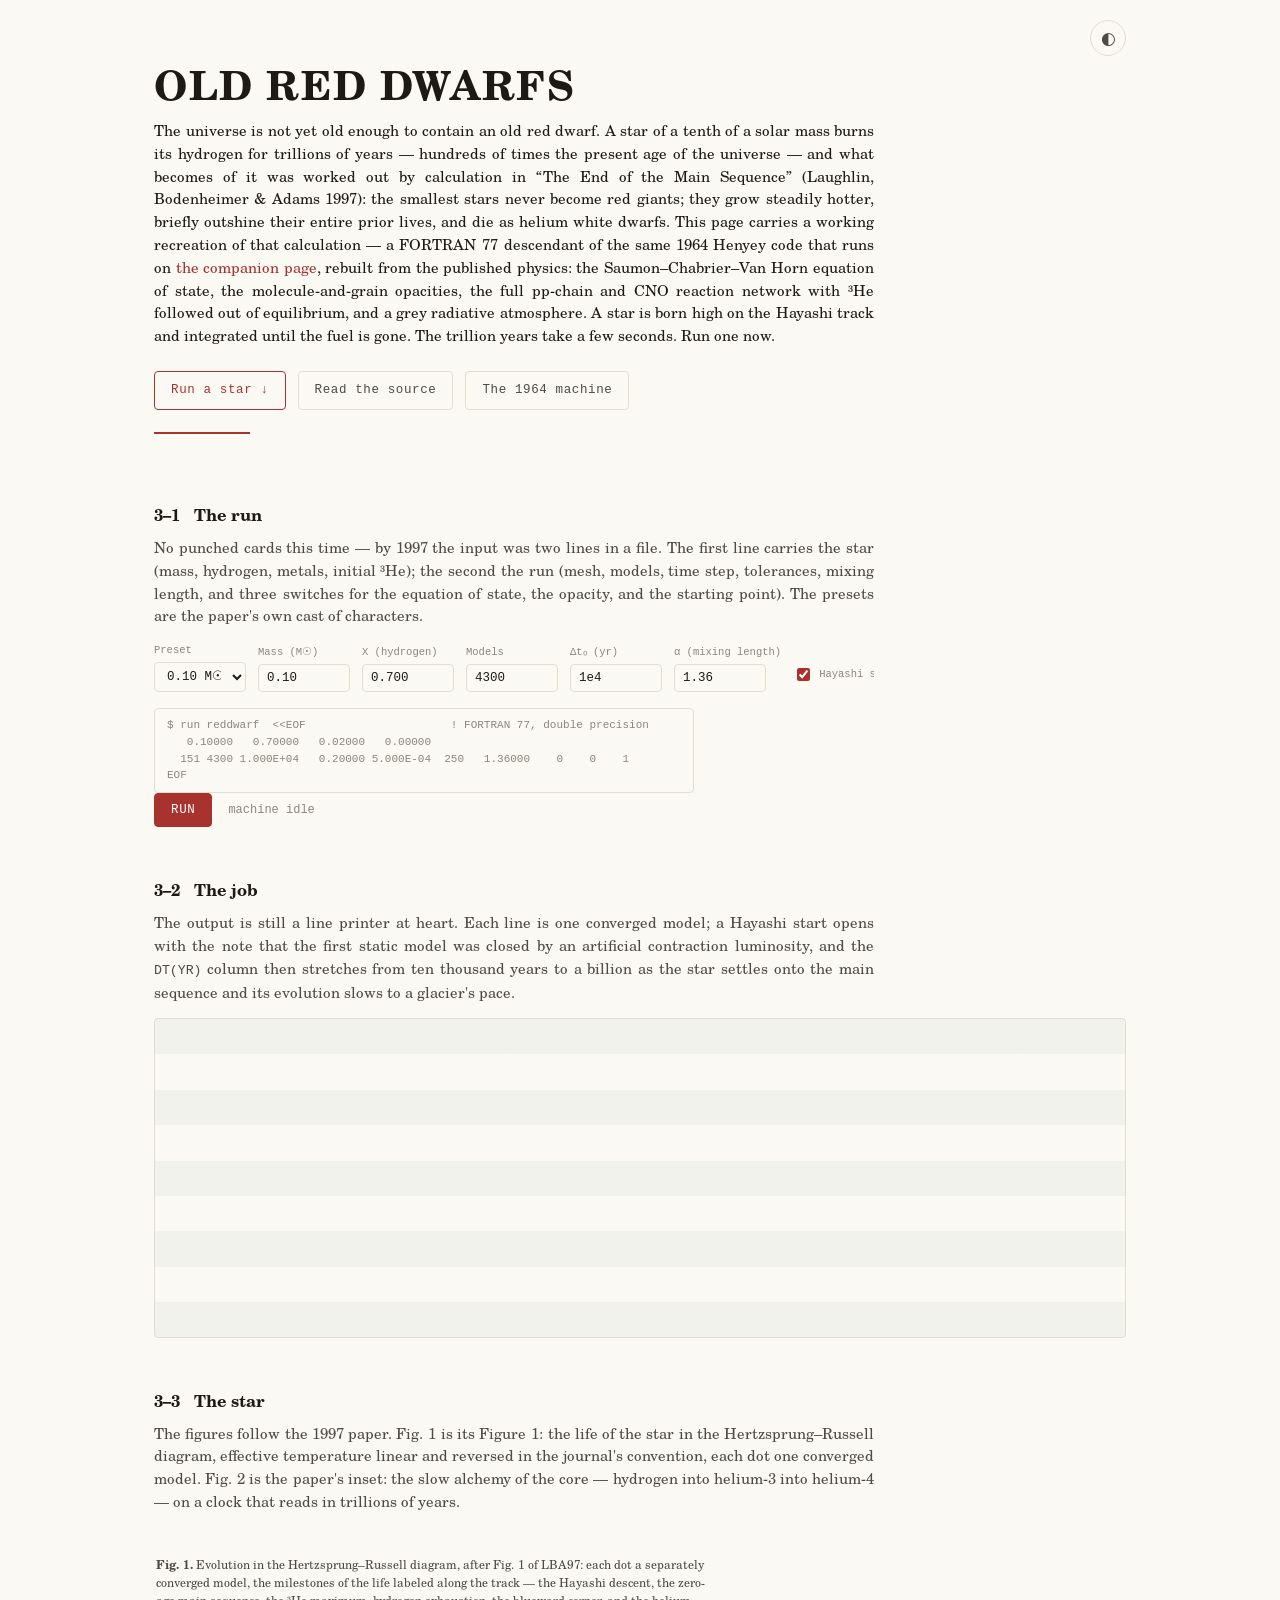
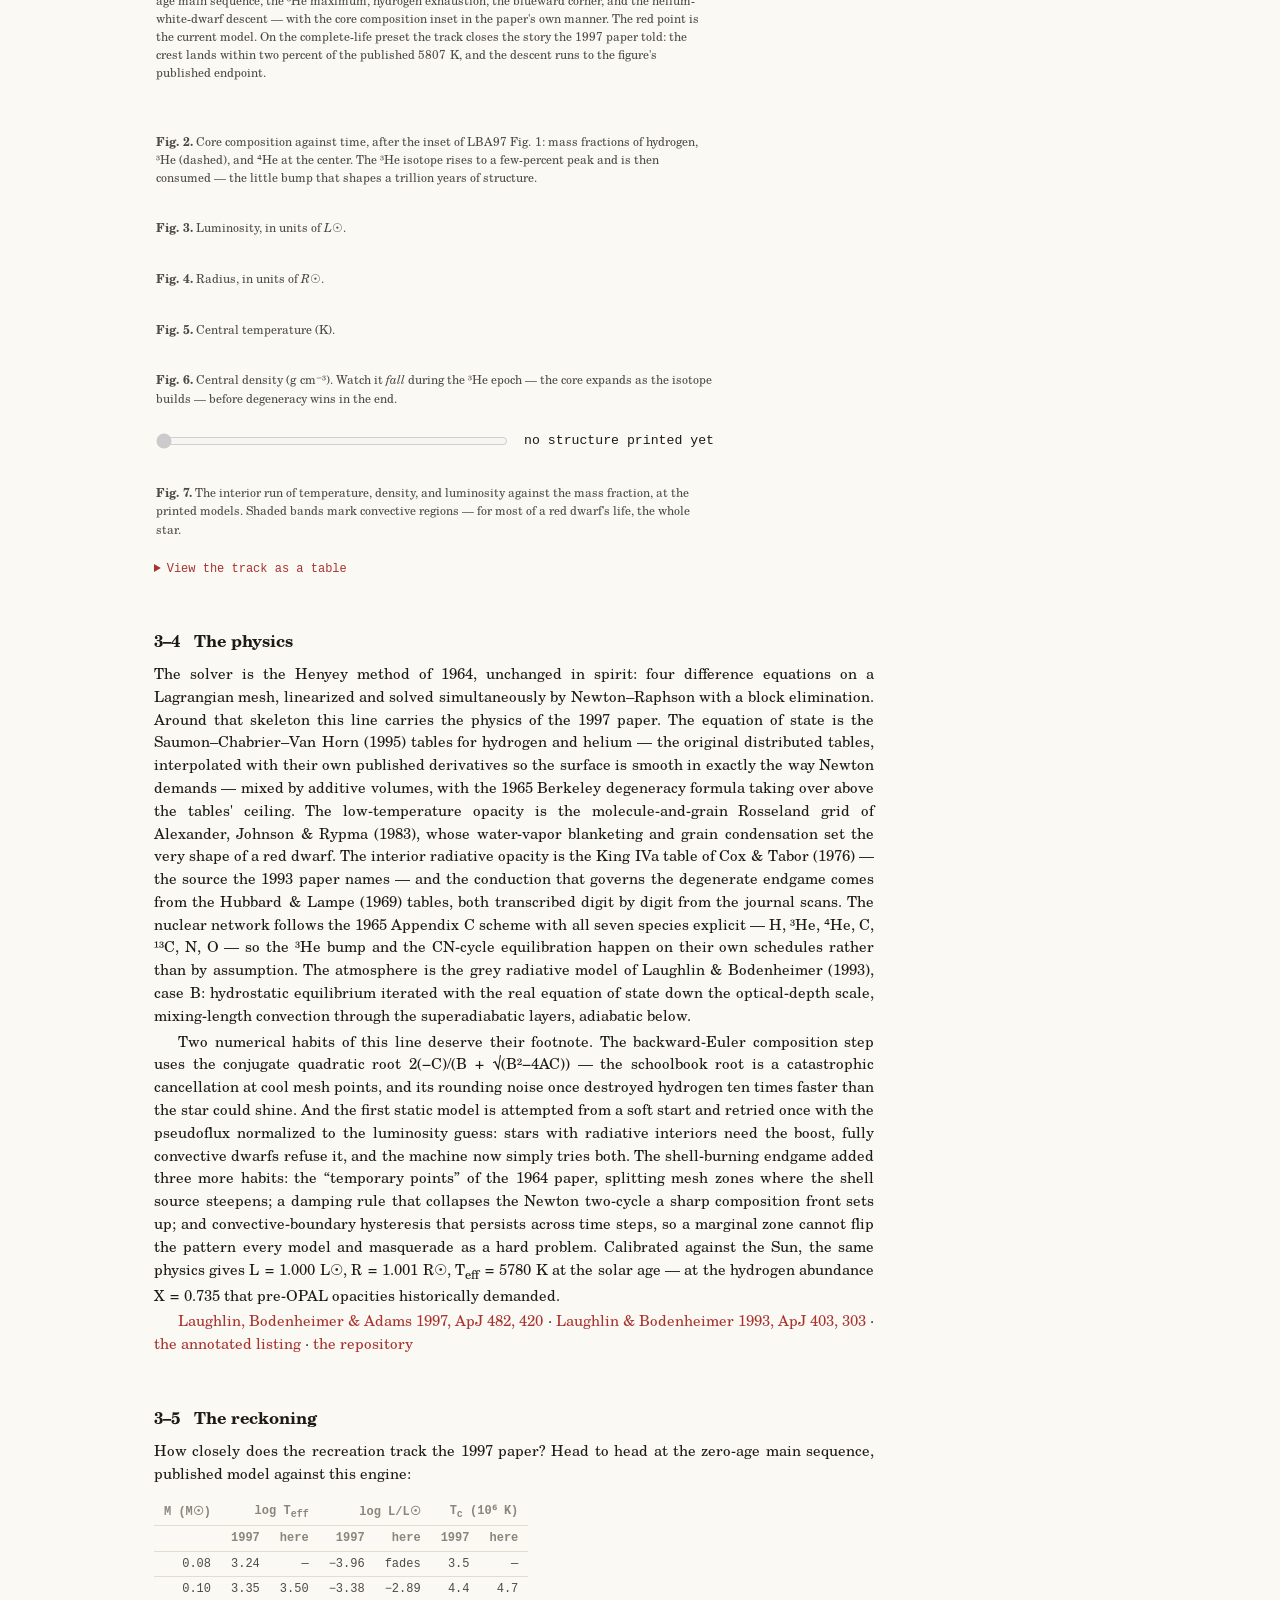
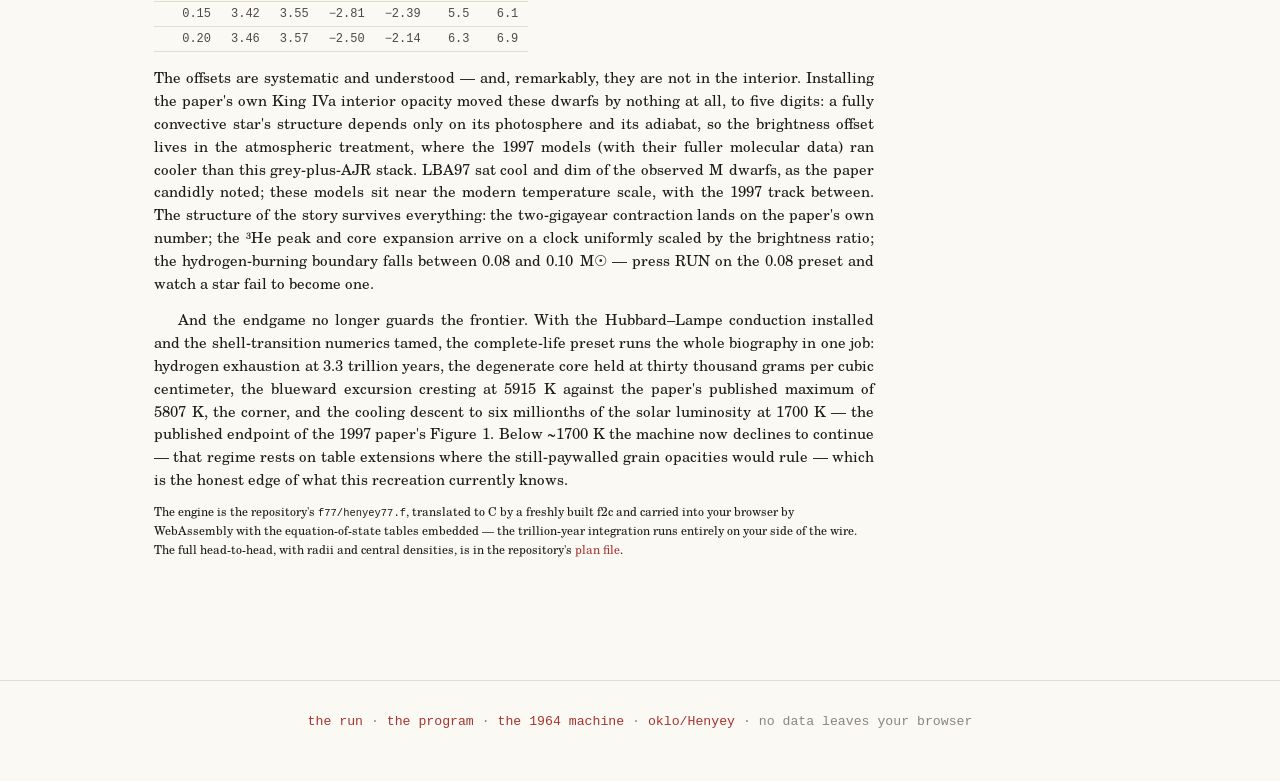
==== commit ccaf5f03: "OLD RED DWARFS: engine rebuilt with the phase-7(iii) physics, claims re-verified The WASM engine now" ====
--- a/docs/reddwarfs.html
+++ b/docs/reddwarfs.html
@@ -93,7 +93,7 @@
      hydrogen into helium-3 into helium-4 — on a clock that reads in trillions
      of years.</p>
   <div class="chartgrid">
-    <figure class="chartcard wide" id="hrChart"><div class="chartbox" id="hrBox"></div><figcaption class="caption"><b>Fig.&nbsp;1.</b> Evolution in the Hertzsprung–Russell diagram, after Fig.&nbsp;1 of LBA97: each dot a separately converged model, the milestones of the life labeled along the track — the Hayashi descent, the zero-age main sequence, the ³He maximum, hydrogen exhaustion, the blueward corner, and the helium-white-dwarf descent — with the core composition inset in the paper's own manner. The red point is the current model. On the complete-life preset the track closes the story the 1997 paper told: the crest lands within two percent of the published 5807&nbsp;K, and the descent runs past the figure's published endpoint.</figcaption></figure>
+    <figure class="chartcard wide" id="hrChart"><div class="chartbox" id="hrBox"></div><figcaption class="caption"><b>Fig.&nbsp;1.</b> Evolution in the Hertzsprung–Russell diagram, after Fig.&nbsp;1 of LBA97: each dot a separately converged model, the milestones of the life labeled along the track — the Hayashi descent, the zero-age main sequence, the ³He maximum, hydrogen exhaustion, the blueward corner, and the helium-white-dwarf descent — with the core composition inset in the paper's own manner. The red point is the current model. On the complete-life preset the track closes the story the 1997 paper told: the crest lands within two percent of the published 5807&nbsp;K, and the descent runs to the figure's published endpoint.</figcaption></figure>
     <figure class="chartcard wide" id="compChart"><div class="chartbox" id="compBox"></div><figcaption class="caption"><b>Fig.&nbsp;2.</b> Core composition against time, after the inset of LBA97 Fig.&nbsp;1: mass fractions of hydrogen, ³He (dashed), and ⁴He at the center. The ³He isotope rises to a few-percent peak and is then consumed — the little bump that shapes a trillion years of structure.</figcaption></figure>
     <figure class="chartcard" id="lumChart"><div class="chartbox" id="lumBox"></div><figcaption class="caption"><b>Fig.&nbsp;3.</b> Luminosity, in units of <i>L</i>☉.</figcaption></figure>
     <figure class="chartcard" id="radChart"><div class="chartbox" id="radBox"></div><figcaption class="caption"><b>Fig.&nbsp;4.</b> Radius, in units of <i>R</i>☉.</figcaption></figure>
@@ -156,7 +156,7 @@
      flip the pattern every model and masquerade as a hard problem.
      Calibrated against the Sun, the same physics gives
      L&nbsp;=&nbsp;1.000&nbsp;L☉, R&nbsp;=&nbsp;1.001&nbsp;R☉,
-     T<sub>eff</sub>&nbsp;=&nbsp;5782&nbsp;K at the solar age — at the
+     T<sub>eff</sub>&nbsp;=&nbsp;5780&nbsp;K at the solar age — at the
      hydrogen abundance X&nbsp;=&nbsp;0.735 that pre-OPAL opacities
      historically demanded.</p>
   <p><a href="https://articles.adsabs.harvard.edu/pdf/1997ApJ...482..420L">Laughlin, Bodenheimer &amp; Adams 1997, ApJ 482, 420</a> ·
@@ -196,13 +196,13 @@
   <p style="margin-top:14px">And the endgame no longer guards the frontier. With the
      Hubbard–Lampe conduction installed and the shell-transition numerics
      tamed, the complete-life preset runs the whole biography in one job:
-     hydrogen exhaustion at 3.2 trillion years, the degenerate core held at
+     hydrogen exhaustion at 3.3 trillion years, the degenerate core held at
      thirty thousand grams per cubic centimeter, the blueward excursion
-     cresting at 5906&nbsp;K against the paper's published maximum of
-     5807&nbsp;K, the corner, and the cooling descent to a millionth of the
-     solar luminosity at 1250&nbsp;K — past the published endpoint of the
-     1997 paper's Figure&nbsp;1. The cooling clock below ~1700&nbsp;K is
-     provisional — that regime rests on table extensions where the
+     cresting at 5915&nbsp;K against the paper's published maximum of
+     5807&nbsp;K, the corner, and the cooling descent to six millionths of
+     the solar luminosity at 1700&nbsp;K — the published endpoint of the
+     1997 paper's Figure&nbsp;1. Below ~1700&nbsp;K the machine now declines
+     to continue — that regime rests on table extensions where the
      still-paywalled grain opacities would rule — which is the honest edge
      of what this recreation currently knows.</p>
   <p class="fineprint">The engine is the repository's <span class="mono">f77/henyey77.f</span>,
